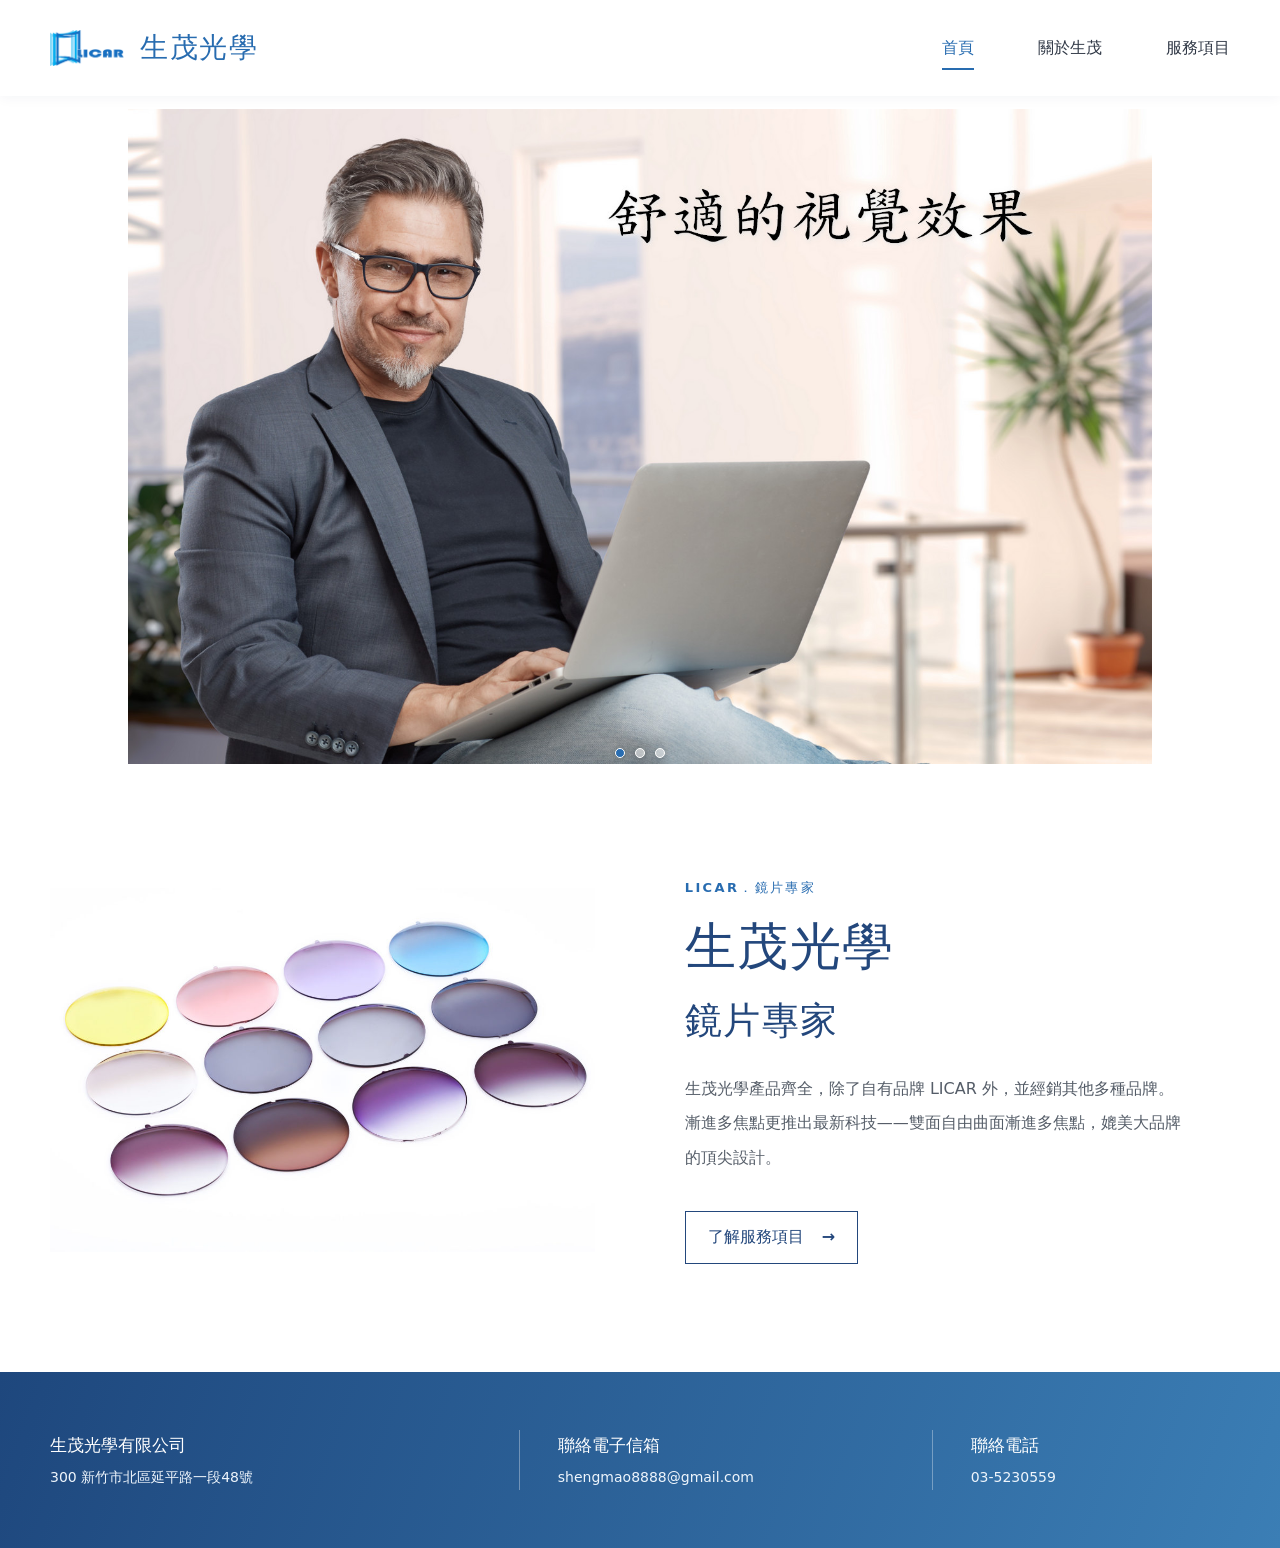
==== index.html @ 09cbd5f6 "First Commit" ====
<!doctype html>
<html lang="zh-Hant">
<head>
  <meta charset="utf-8">
  <meta name="viewport" content="width=device-width, initial-scale=1">
  <meta name="description" content="生茂光學提供專業光學鏡片與相關服務，了解產品資訊、品牌理念與聯絡方式。">
  <title>生茂光學｜鏡片專家</title>
  <link rel="icon" href="assets/images/icon1.jpg">
  <link rel="stylesheet" href="assets/site.css">
  <script src="assets/site.js" defer></script>
</head>
<body>
  <a class="skip-link" href="#main">跳至主要內容</a>
  <header class="site-header">
    <div class="header-inner">
      <a class="brand" href="index.html" aria-label="生茂光學首頁">
        <img src="assets/images/LOGO.png" alt="生茂光學標誌">
        <span>生茂光學</span>
      </a>
      <button class="menu-toggle" type="button" aria-expanded="false" aria-controls="primary-nav" aria-label="開啟選單"><span></span><span></span><span></span></button>
      <nav class="primary-nav" id="primary-nav" aria-label="主選單">
        <a class="active" href="index.html" aria-current="page">首頁</a>
        <a href="about.html">關於生茂</a>
        <a href="service.html">服務項目</a>
      </nav>
    </div>
  </header>

  <main id="main">
    <section class="hero-slider" aria-label="生茂光學產品與服務">
      <div class="slides">
        <div class="slide slide-one is-active" role="img" aria-label="舒適的視覺效果"><img src="assets/images/slide1.jpg" alt=""></div>
        <div class="slide slide-two" role="img" aria-label="滿足顧客多元需求"><img src="assets/images/slide2.jpg" alt=""></div>
        <div class="slide slide-three" role="img" aria-label="嚴選鏡片基材"><img src="assets/images/slide4.jpg" alt=""></div>
      </div>
      <div class="slider-dots" aria-label="選擇輪播圖片">
        <button class="is-active" type="button" aria-label="第 1 張圖片" aria-pressed="true"></button>
        <button type="button" aria-label="第 2 張圖片" aria-pressed="false"></button>
        <button type="button" aria-label="第 3 張圖片" aria-pressed="false"></button>
      </div>
    </section>

    <section class="intro section-wrap">
      <div class="intro-image"><img src="assets/images/hc1-1024x683.jpg" alt="多色光學鏡片展示" loading="lazy"></div>
      <div class="intro-copy">
        <p class="eyebrow">LICAR．鏡片專家</p>
        <h1>生茂光學<br><span>鏡片專家</span></h1>
        <p>生茂光學產品齊全，除了自有品牌 LICAR 外，並經銷其他多種品牌。漸進多焦點更推出最新科技——雙面自由曲面漸進多焦點，媲美大品牌的頂尖設計。</p>
        <a class="button-link" href="service.html">了解服務項目 <span aria-hidden="true">→</span></a>
      </div>
    </section>
  </main>

  <footer class="site-footer">
    <div class="footer-inner">
      <div><h2>生茂光學有限公司</h2><p>300 新竹市北區延平路一段48號</p></div>
      <div><h2>聯絡電子信箱</h2><p><a href="mailto:shengmao8888@gmail.com">shengmao8888@gmail.com</a></p></div>
      <div><h2>聯絡電話</h2><p><a href="tel:035230559">03-5230559</a></p></div>
    </div>
  </footer>
</body>
</html>
---- assets/site.css ----
:root {
  color-scheme: light;
  --navy: #23477c;
  --blue: #286cb0;
  --ink: #292d33;
  --muted: #657080;
  --paper: #fff;
  --soft: #f5f7fa;
  --max: 1180px;
  font-family: "Noto Sans TC", "Microsoft JhengHei", system-ui, sans-serif;
  font-synthesis: none;
  text-rendering: optimizeLegibility;
}
* { box-sizing: border-box; }
html { scroll-behavior: smooth; }
body { margin: 0; color: var(--ink); font-size: 16px; line-height: 1.8; background: var(--paper); }
img { display: block; max-width: 100%; }
a { color: inherit; text-decoration: none; }
.skip-link { position: absolute; top: -5rem; left: 1rem; z-index: 20; padding: .5rem 1rem; color: #fff; background: var(--navy); }
.skip-link:focus { top: 1rem; }
.site-header { position: relative; z-index: 5; background: #fff; box-shadow: 0 2px 12px #1f35500c; }
.header-inner { width: min(var(--max), calc(100% - 48px)); min-height: 96px; margin: auto; display: flex; align-items: center; justify-content: space-between; gap: 32px; }
.brand { display: inline-flex; align-items: center; gap: 16px; flex: 0 0 auto; color: var(--blue); font-size: 28px; font-weight: 700; letter-spacing: .06em; }
.brand img { width: 74px; height: 64px; object-fit: contain; }
.primary-nav { display: flex; align-items: center; gap: clamp(28px, 5vw, 68px); }
.primary-nav a { position: relative; padding: 10px 0; color: #303846; font-size: 16px; font-weight: 600; transition: color .2s ease; }
.primary-nav a:hover, .primary-nav a.active { color: var(--blue); }
.primary-nav a.active::after { position: absolute; right: 0; bottom: 2px; left: 0; height: 2px; background: var(--blue); content: ""; }
.menu-toggle { display: none; }
.hero-slider { position: relative; overflow: hidden; background: #fff; }
.slides { position: relative; width: min(100%, 1024px); margin-inline: auto; aspect-ratio: 1.505; }
.slide { position: absolute; inset: 0; width: 100%; height: 100%; opacity: 0; transition: opacity .65s ease; }
.slide img { width: 100%; height: 100%; object-fit: contain; }
.slide.is-active { opacity: 1; }
.slider-dots { position: absolute; bottom: 18px; left: 50%; display: flex; gap: 10px; transform: translateX(-50%); }
.slider-dots button { width: 10px; height: 10px; padding: 0; border: 1px solid #fff; border-radius: 50%; background: #ffffff80; box-shadow: 0 1px 5px #0003; cursor: pointer; }
.slider-dots button.is-active { background: var(--blue); }
.section-wrap { width: min(var(--max), calc(100% - 48px)); margin: 0 auto; }
.intro { display: grid; grid-template-columns: 1fr 1fr; align-items: center; gap: clamp(42px, 7vw, 96px); padding-top: 100px; padding-bottom: 108px; }
.intro-image img { width: 100%; aspect-ratio: 1.5; object-fit: cover; }
.intro-copy { max-width: 500px; }
.eyebrow { margin: 0 0 12px; color: var(--blue); font-size: 13px; font-weight: 700; letter-spacing: .18em; }
h1, h2, h3, p { margin-top: 0; }
.intro h1 { margin: 0 0 22px; color: var(--navy); font-size: clamp(34px, 4vw, 52px); line-height: 1.35; letter-spacing: .03em; }
.intro h1 span { font-size: .72em; }
.intro-copy > p:not(.eyebrow), .about-copy > p:not(.eyebrow) { color: #555d68; line-height: 2.15; }
.button-link { display: inline-flex; align-items: center; gap: 18px; margin-top: 20px; padding: 11px 22px; border: 1px solid var(--navy); color: var(--navy); font-weight: 600; transition: color .2s, background .2s; }
.button-link:hover { color: #fff; background: var(--navy); }
.page-banner { min-height: 300px; display: grid; place-items: center; padding: 44px 24px; text-align: center; color: var(--navy); background: linear-gradient(115deg, #f4f7fb 0%, #e5edf7 48%, #f8f9fb 100%); }
.page-banner p { margin: 0 0 8px; color: var(--blue); font-size: 12px; font-weight: 700; letter-spacing: .24em; }
.page-banner h1 { margin: 0; font-size: clamp(34px, 5vw, 54px); letter-spacing: .04em; }
.about { display: grid; grid-template-columns: 1fr 1fr; align-items: center; gap: clamp(40px, 7vw, 96px); padding-top: 88px; padding-bottom: 100px; }
.about-image img { width: 100%; aspect-ratio: 1; object-fit: cover; }
.about-copy h2, .service-lead h2 { margin: 0 0 20px; color: var(--navy); font-size: clamp(30px, 3.6vw, 44px); }
.about-copy h1 { margin: 0 0 18px; color: var(--navy); font-size: clamp(30px, 3.4vw, 44px); line-height: 1.4; text-align: center; }
.about-copy h2 { margin-bottom: 18px; font-size: 28px; }
.about-copy > p:not(.eyebrow) { margin-bottom: 16px; }
.service { padding-top: 72px; padding-bottom: 104px; }
.service-lead { max-width: 760px; margin: 0 auto 48px; text-align: center; }
.service-lead > p:last-child { color: #555d68; line-height: 2; }
.service-grid { display: grid; grid-template-columns: repeat(3, 1fr); gap: 22px; align-items: stretch; }
.service-card { position: relative; padding: 34px 30px; border-top: 3px solid var(--blue); background: var(--soft); }
.card-number { display: block; margin-bottom: 14px; color: #7f9cbd; font-size: 13px; font-weight: 700; letter-spacing: .15em; }
.service-card h3 { margin-bottom: 18px; color: var(--navy); font-size: 22px; }
.service-card p, .service-card li { color: #59616d; line-height: 1.9; }
.service-card ul, .service-card ol { padding-left: 1.25em; }
.service-card li + li { margin-top: 8px; }
.service-card img { width: 100%; aspect-ratio: 1.5; margin-top: 22px; object-fit: cover; }
.service-main { width: min(980px, calc(100% - 40px)); margin: 0 auto; padding: 28px 0; }
.service-main h1 { margin: 0 0 .67em; color: var(--ink); font-size: 2em; }
.service-main h2 { margin: .83em 0; color: var(--ink); font-size: 1.5em; }
.service-main p, .service-main li { color: #333; }
.service-intro, .service-section { margin-bottom: 18px; }
.service-main ul, .service-main ol { padding-left: 40px; }
.service-footer { padding: 24px 20px; background: linear-gradient(90deg, #6ea1f7, #4b6ed9); }
.service-footer .footer-inner { width: min(980px, 100%); min-height: auto; display: flex; justify-content: space-between; flex-wrap: wrap; gap: 12px 20px; padding: 0; text-align: center; }
.service-footer .footer-inner > div { flex: 1; min-width: 200px; }
.service-footer .footer-inner > div + div { padding: 0; border: 0; }
.service-footer .footer-inner h2 { margin: 0; font-size: inherit; font-weight: 700; }
.service-footer .footer-inner p { margin: 0; color: #fff; font-size: inherit; }
.site-footer { color: #fff; background: linear-gradient(110deg, #1e477d, #3b7eb5); }
.footer-inner { width: min(var(--max), calc(100% - 48px)); min-height: 176px; margin: auto; display: grid; grid-template-columns: 1.15fr 1fr .8fr; align-items: center; gap: 40px; padding-top: 24px; padding-bottom: 24px; }
.footer-inner > div + div { padding-left: 38px; border-left: 1px solid #ffffff55; }
.footer-inner h2 { margin: 0 0 5px; font-size: 17px; font-weight: 600; }
.footer-inner p { margin: 0; color: #eef5fc; font-size: 14px; }
.footer-inner a:hover { text-decoration: underline; }
@media (max-width: 760px) {
  .header-inner { width: calc(100% - 36px); min-height: 76px; }
  .brand { gap: 10px; font-size: 22px; }
  .brand img { width: 58px; height: 52px; }
  .menu-toggle { width: 44px; height: 44px; display: flex; flex-direction: column; align-items: center; justify-content: center; gap: 5px; border: 0; background: transparent; cursor: pointer; }
  .menu-toggle span { width: 24px; height: 2px; background: var(--navy); transition: transform .2s, opacity .2s; }
  .menu-toggle[aria-expanded="true"] span:first-child { transform: translateY(7px) rotate(45deg); }
  .menu-toggle[aria-expanded="true"] span:nth-child(2) { opacity: 0; }
  .menu-toggle[aria-expanded="true"] span:last-child { transform: translateY(-7px) rotate(-45deg); }
  .primary-nav { position: absolute; top: 100%; right: 0; left: 0; display: none; align-items: stretch; gap: 0; padding: 8px 24px 18px; background: #fff; box-shadow: 0 8px 14px #1f35501a; }
  .primary-nav.is-open { display: flex; flex-direction: column; }
  .primary-nav a { padding: 12px 4px; }
  .primary-nav a.active::after { right: auto; width: 44px; }
  .slides { width: 100%; aspect-ratio: 1.505; }
  .section-wrap { width: calc(100% - 40px); }
  .intro, .about { grid-template-columns: 1fr; gap: 32px; padding-top: 54px; padding-bottom: 62px; }
  .intro-copy { max-width: none; }
  .intro h1 { font-size: 38px; }
  .page-banner { min-height: 220px; }
  .service { padding-top: 54px; padding-bottom: 64px; }
  .service-grid { grid-template-columns: 1fr; gap: 16px; }
  .service-card { padding: 28px 24px; }
  .footer-inner { width: calc(100% - 40px); grid-template-columns: 1fr; gap: 20px; padding-top: 32px; padding-bottom: 32px; }
  .footer-inner, .service-footer .footer-inner { text-align: left; align-items: flex-start; }
  .footer-inner > div + div { padding-left: 0; border-left: 0; }
}
@media (prefers-reduced-motion: reduce) {
  *, *::before, *::after { scroll-behavior: auto !important; animation-duration: .01ms !important; animation-iteration-count: 1 !important; transition-duration: .01ms !important; }
}
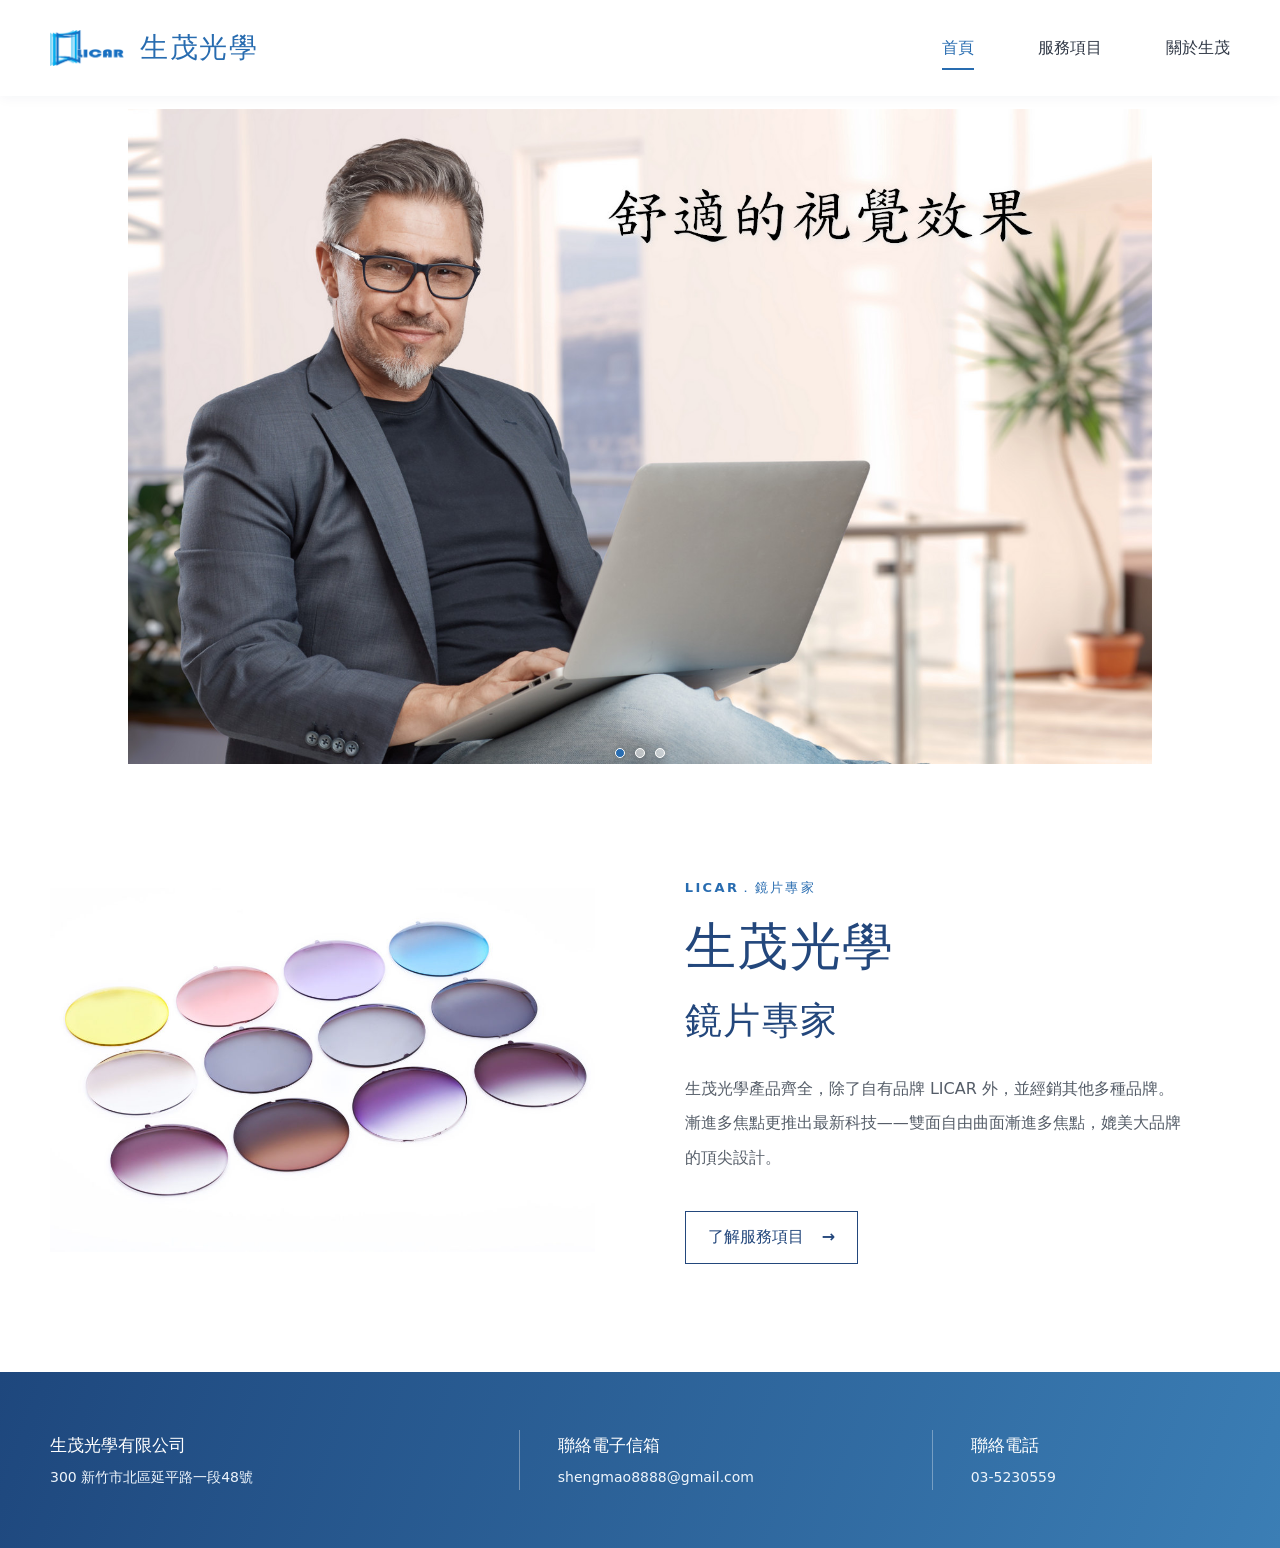
==== commit ffa2cc4d: "調整頁籤順序" ====
--- a/index.html
+++ b/index.html
@@ -20,8 +20,8 @@
       <button class="menu-toggle" type="button" aria-expanded="false" aria-controls="primary-nav" aria-label="開啟選單"><span></span><span></span><span></span></button>
       <nav class="primary-nav" id="primary-nav" aria-label="主選單">
         <a class="active" href="index.html" aria-current="page">首頁</a>
+        <a href="service.html">服務項目</a>
         <a href="about.html">關於生茂</a>
-        <a href="service.html">服務項目</a>
       </nav>
     </div>
   </header>
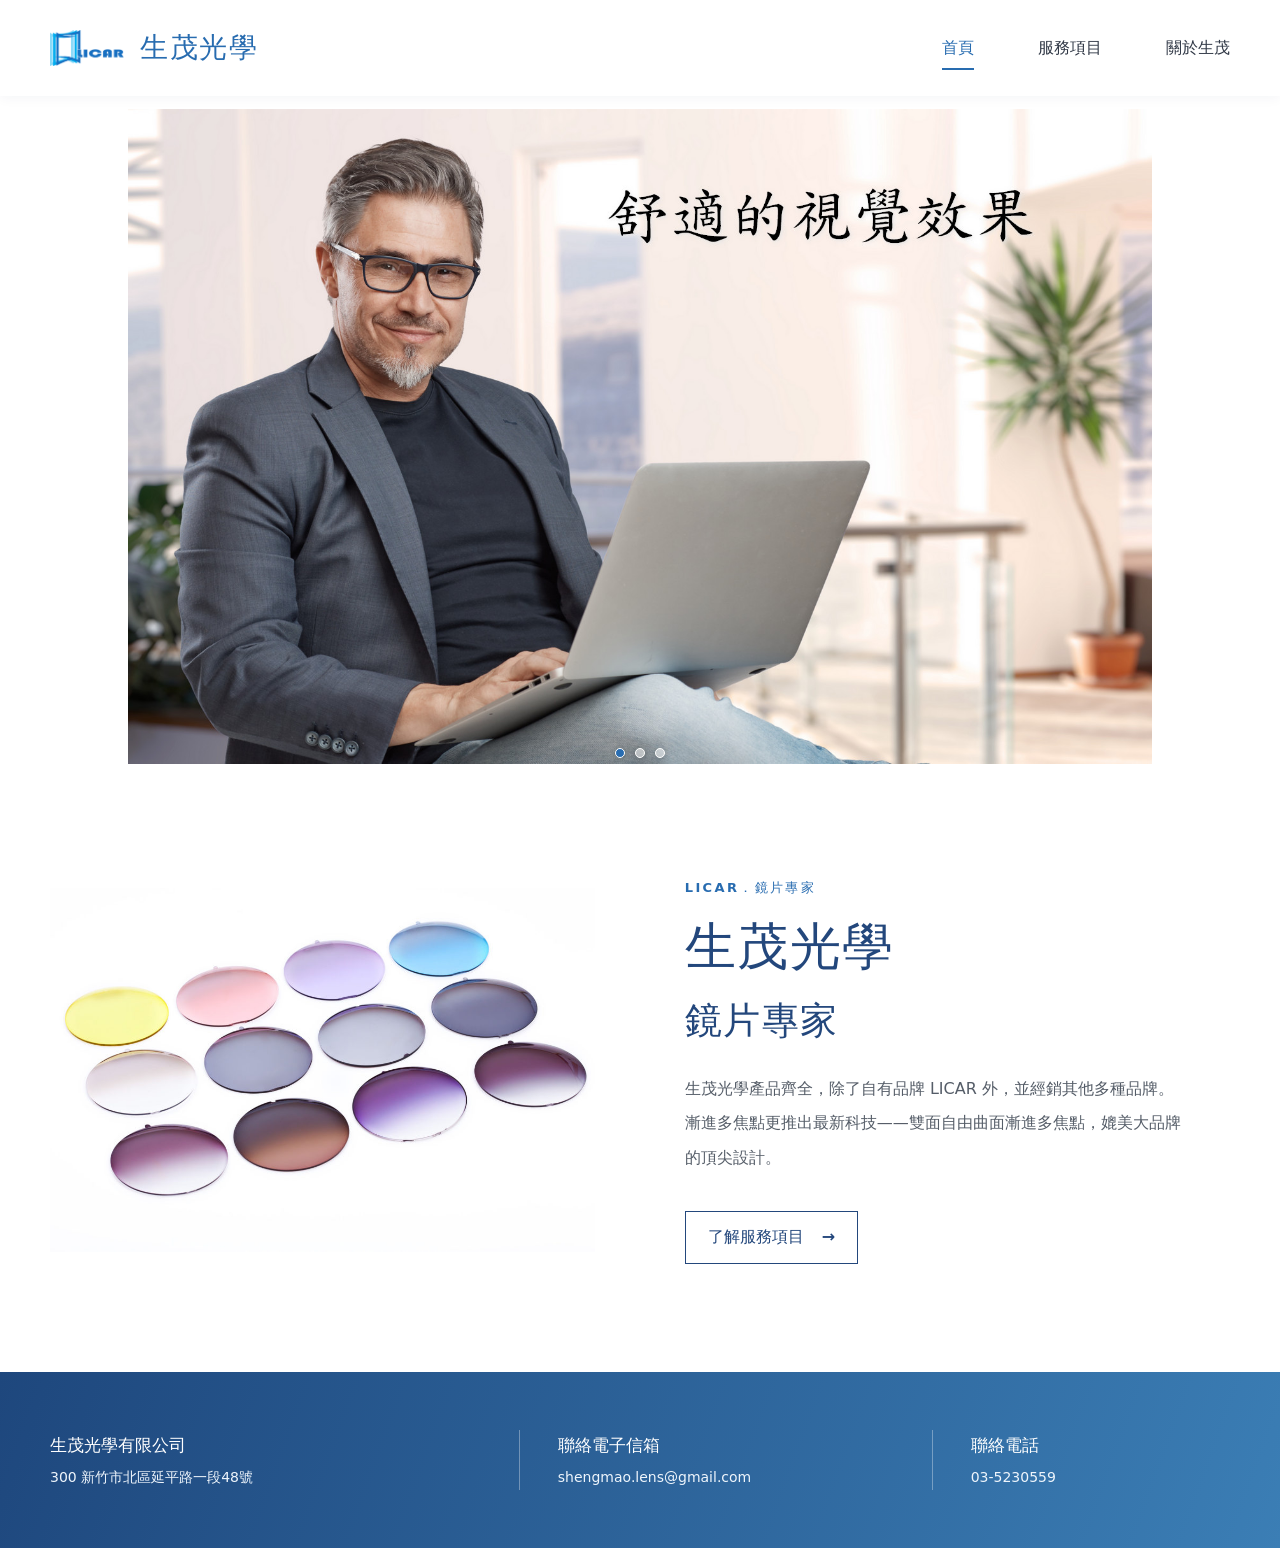
==== commit 3eb7ca44: "change mail" ====
--- a/index.html
+++ b/index.html
@@ -54,7 +54,7 @@
   <footer class="site-footer">
     <div class="footer-inner">
       <div><h2>生茂光學有限公司</h2><p>300 新竹市北區延平路一段48號</p></div>
-      <div><h2>聯絡電子信箱</h2><p><a href="mailto:shengmao8888@gmail.com">shengmao8888@gmail.com</a></p></div>
+      <div><h2>聯絡電子信箱</h2><p><a href="mailto:shengmao.lens@gmail.com">shengmao.lens@gmail.com</a></p></div>
       <div><h2>聯絡電話</h2><p><a href="tel:035230559">03-5230559</a></p></div>
     </div>
   </footer>
--- a/assets/site.css
+++ b/assets/site.css
@@ -72,12 +72,6 @@
 .service-main p, .service-main li { color: #333; }
 .service-intro, .service-section { margin-bottom: 18px; }
 .service-main ul, .service-main ol { padding-left: 40px; }
-.service-footer { padding: 24px 20px; background: linear-gradient(90deg, #6ea1f7, #4b6ed9); }
-.service-footer .footer-inner { width: min(980px, 100%); min-height: auto; display: flex; justify-content: space-between; flex-wrap: wrap; gap: 12px 20px; padding: 0; text-align: center; }
-.service-footer .footer-inner > div { flex: 1; min-width: 200px; }
-.service-footer .footer-inner > div + div { padding: 0; border: 0; }
-.service-footer .footer-inner h2 { margin: 0; font-size: inherit; font-weight: 700; }
-.service-footer .footer-inner p { margin: 0; color: #fff; font-size: inherit; }
 .site-footer { color: #fff; background: linear-gradient(110deg, #1e477d, #3b7eb5); }
 .footer-inner { width: min(var(--max), calc(100% - 48px)); min-height: 176px; margin: auto; display: grid; grid-template-columns: 1.15fr 1fr .8fr; align-items: center; gap: 40px; padding-top: 24px; padding-bottom: 24px; }
 .footer-inner > div + div { padding-left: 38px; border-left: 1px solid #ffffff55; }
@@ -107,7 +101,7 @@
   .service-grid { grid-template-columns: 1fr; gap: 16px; }
   .service-card { padding: 28px 24px; }
   .footer-inner { width: calc(100% - 40px); grid-template-columns: 1fr; gap: 20px; padding-top: 32px; padding-bottom: 32px; }
-  .footer-inner, .service-footer .footer-inner { text-align: left; align-items: flex-start; }
+  .footer-inner { text-align: left; align-items: flex-start; }
   .footer-inner > div + div { padding-left: 0; border-left: 0; }
 }
 @media (prefers-reduced-motion: reduce) {
